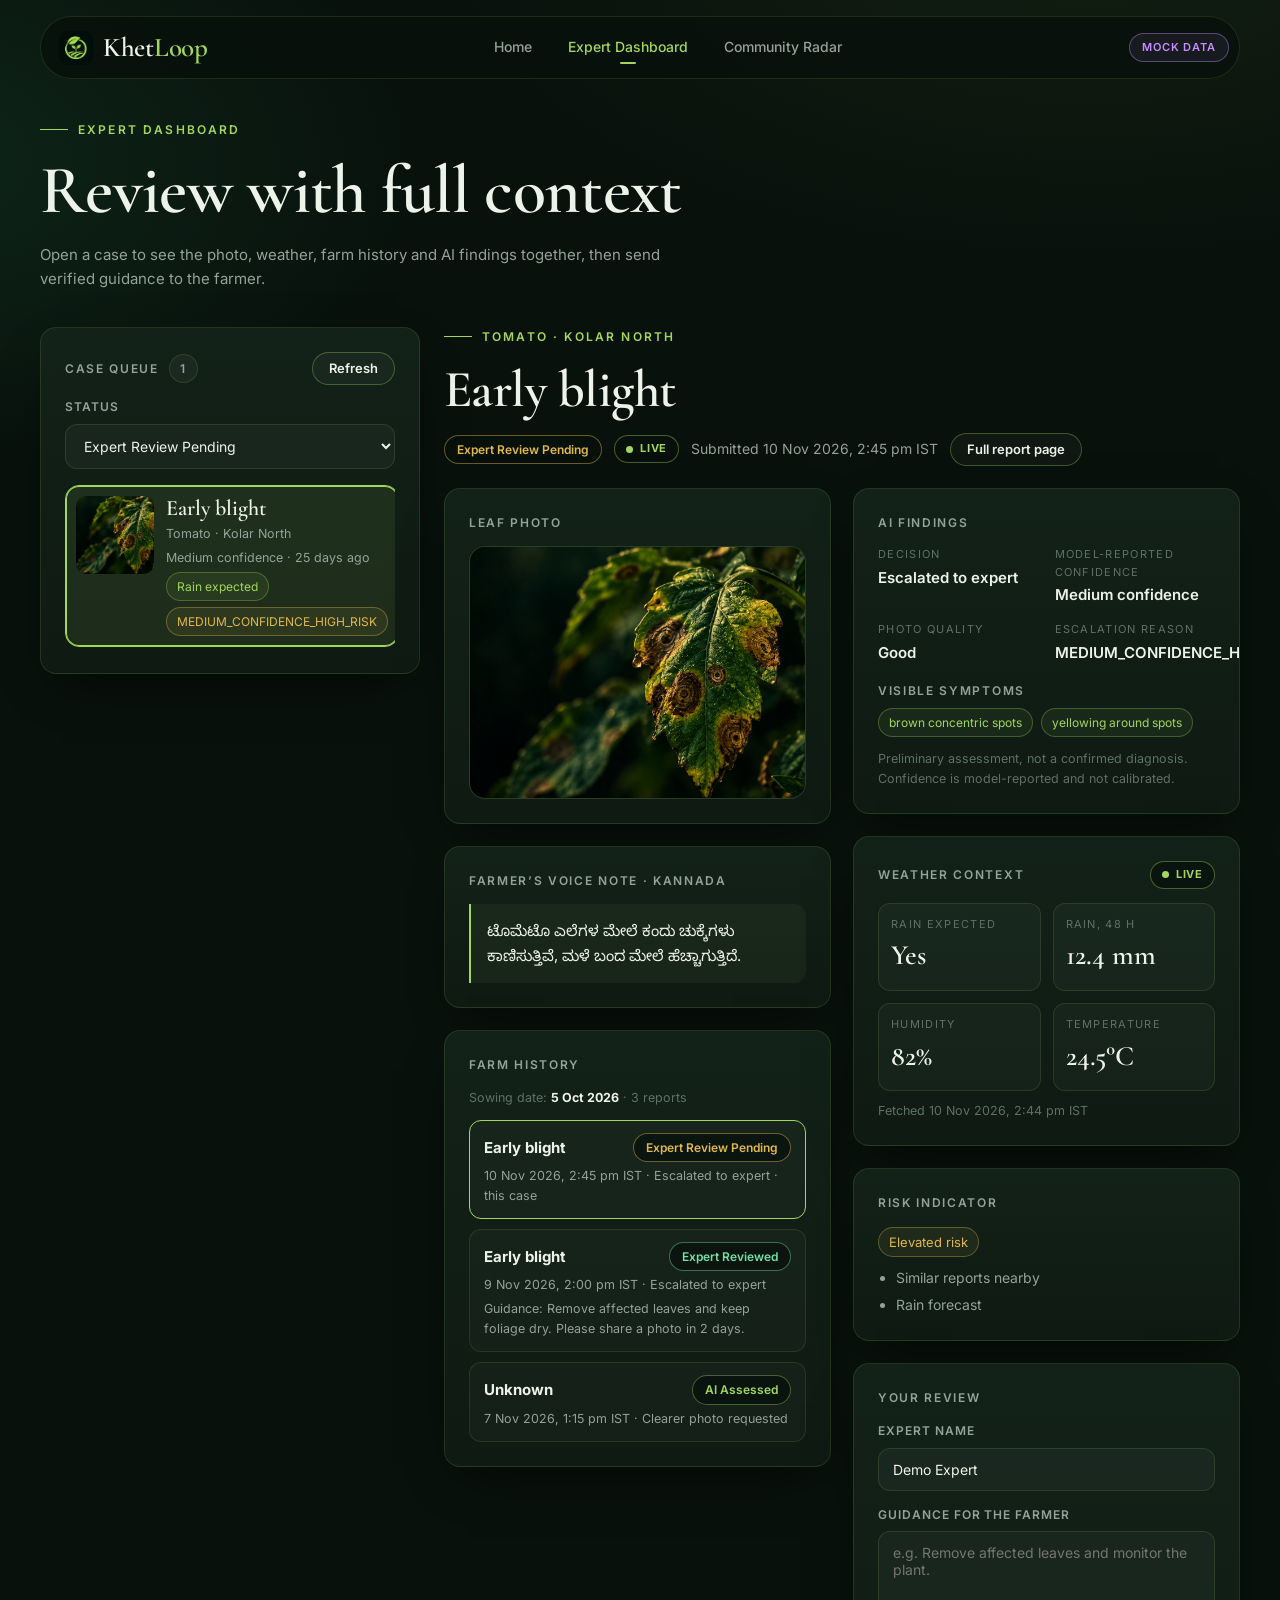
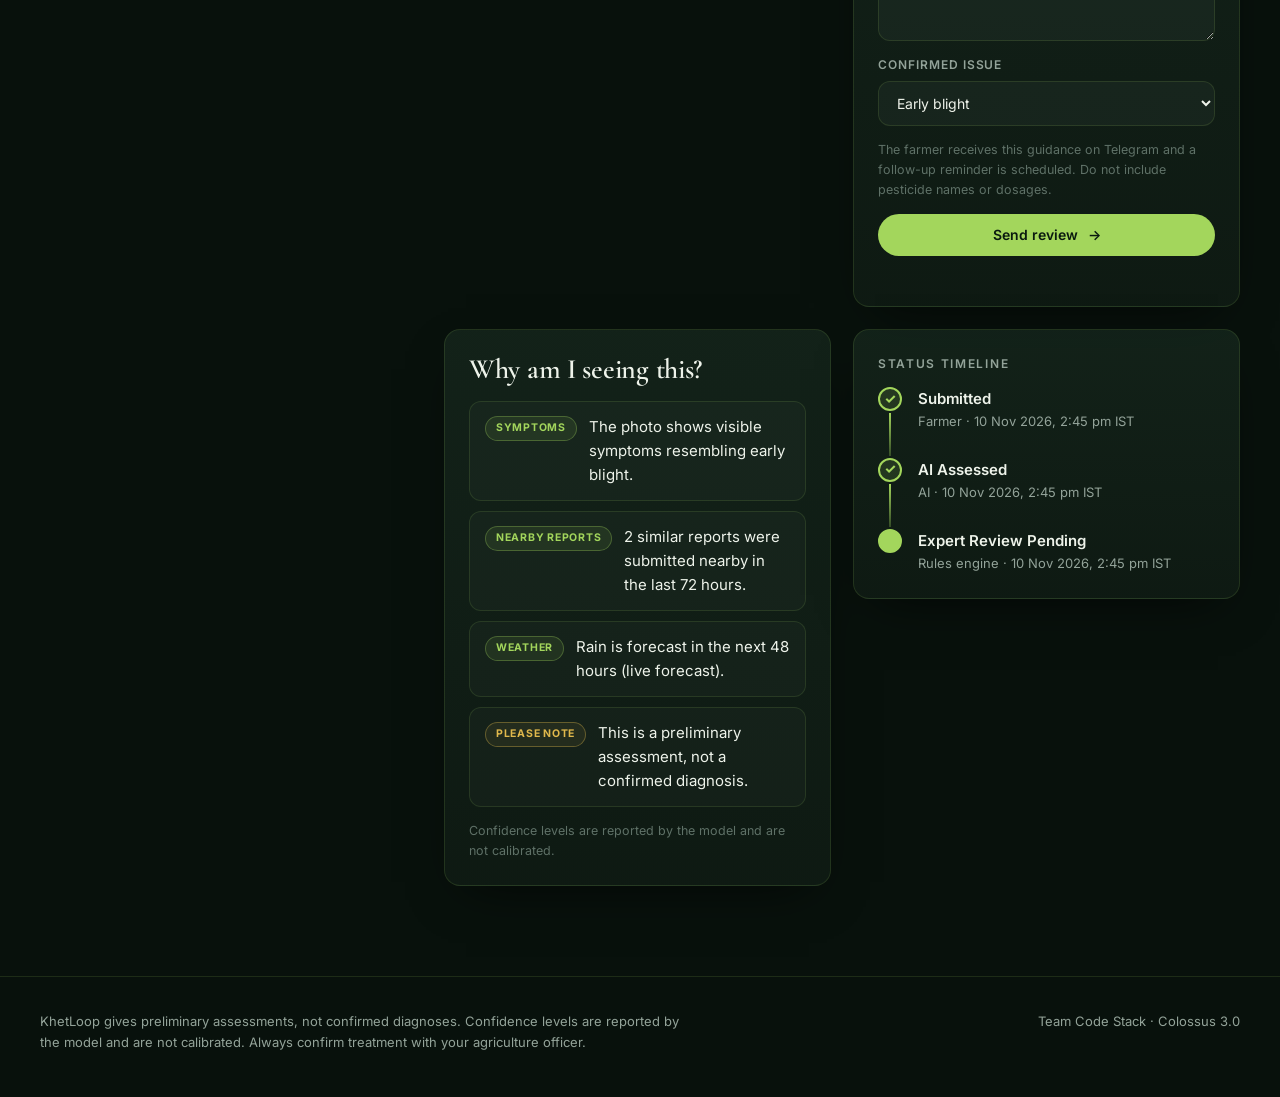
==== frontend/dashboard.html @ 44da2eb0 "feat(frontend): add expert dashboard with review form" ====
<!DOCTYPE html>
<html lang="en">
<head>
  <meta charset="UTF-8" />
  <meta name="viewport" content="width=device-width, initial-scale=1" />
  <title>Expert Dashboard | KhetLoop</title>
  <link rel="icon" type="image/png" href="assets/img/logo-icon.png" />
  <link rel="preconnect" href="https://fonts.googleapis.com" />
  <link rel="preconnect" href="https://fonts.gstatic.com" crossorigin />
  <link href="https://fonts.googleapis.com/css2?family=Cormorant+Garamond:wght@500;600;700&family=Inter:wght@400;500;600;700&family=Noto+Sans+Devanagari:wght@400;500&family=Noto+Sans+Kannada:wght@400;500&display=swap" rel="stylesheet" />
  <link rel="stylesheet" href="css/styles.css" />
  <script src="js/config.js"></script>
  <script src="js/constants.js"></script>
  <script src="js/ui.js"></script>

  <style>
    .dash { display: grid; grid-template-columns: 380px minmax(0, 1fr); gap: 24px; align-items: start; }
    .queue { position: sticky; top: calc(var(--nav-h) + 16px); display: grid; gap: 14px; max-height: calc(100vh - var(--nav-h) - 40px); }
    .queue-top { display: grid; gap: 12px; }
    .queue-list { display: grid; gap: 10px; overflow-y: auto; padding: 2px 4px 2px 0; }
    .q-item { display: flex; gap: 12px; padding: 10px; border-radius: 14px; border: 1px solid var(--border); background: rgba(255, 255, 255, .03); cursor: pointer; transition: border-color .25s, background .25s, transform .25s var(--ease); outline: none; }
    .q-item:hover, .q-item:focus-visible { border-color: var(--border-strong); background: rgba(163, 214, 92, .06); transform: translateX(3px); }
    .q-item.on { border-color: var(--lime); background: rgba(163, 214, 92, .1); box-shadow: inset 0 0 0 1px var(--lime); }
    .q-thumb { flex: none; width: 78px; height: 78px; border-radius: 10px; overflow: hidden; background: var(--surface-2); }
    .q-thumb img { width: 100%; height: 100%; object-fit: cover; }
    .q-thumb .img-fallback { min-height: 0; font-size: 10px; text-align: center; }
    .q-body { display: grid; gap: 4px; min-width: 0; align-content: start; }
    .q-body strong { font-family: var(--font-display); font-size: 22px; font-weight: 600; line-height: 1.1; }
    .q-body small { color: var(--muted); font-size: 12.5px; }
    .q-chips { display: flex; gap: 6px; flex-wrap: wrap; }

    .detail { display: grid; gap: 22px; min-width: 0; }
    .d-head { display: grid; gap: 14px; }
    .d-head h2 { font-size: clamp(34px, 4.4vw, 52px); }
    .d-grid { display: grid; grid-template-columns: minmax(0, 1fr) minmax(0, 1fr); gap: 22px; align-items: start; }
    .d-col { display: grid; gap: 22px; }
    .photo { aspect-ratio: 4 / 3; border-radius: var(--radius); overflow: hidden; background: var(--surface-2); border: 1px solid var(--border); }
    .photo img { width: 100%; height: 100%; object-fit: cover; }
    .quote { padding: 14px 16px; border-left: 2px solid var(--lime); border-radius: 0 12px 12px 0; background: rgba(163, 214, 92, .06); line-height: 1.7; }
    .kv2 { display: grid; grid-template-columns: repeat(2, minmax(0, 1fr)); gap: 14px 16px; }
    .kv2 span { display: block; font-size: 11px; letter-spacing: .12em; text-transform: uppercase; color: var(--faint); margin-bottom: 2px; }
    .kv2 b { font-weight: 600; }
    .wx { display: grid; grid-template-columns: repeat(2, minmax(0, 1fr)); gap: 12px; }
    .wx-tile { padding: 12px; border-radius: 12px; background: rgba(255, 255, 255, .03); border: 1px solid var(--border); }
    .wx-tile span { display: block; font-size: 11px; letter-spacing: .12em; text-transform: uppercase; color: var(--faint); }
    .wx-tile b { font-family: var(--font-display); font-size: 28px; font-weight: 600; }
    .reasons { margin: 10px 0 0; padding-left: 18px; color: var(--muted); font-size: 14px; display: grid; gap: 4px; }
    .small { font-size: 12.5px; color: var(--faint); }
    .hist { display: grid; gap: 10px; }
    .h-item { display: grid; gap: 4px; padding: 12px 14px; border-radius: 12px; border: 1px solid var(--border); background: rgba(255, 255, 255, .025); color: var(--text); transition: border-color .25s, background .25s, transform .25s var(--ease); }
    .h-item:hover { border-color: var(--border-strong); background: rgba(163, 214, 92, .06); transform: translateX(3px); }
    .h-item.current { border-color: var(--lime); }
    .h-top { display: flex; justify-content: space-between; gap: 10px; flex-wrap: wrap; align-items: center; }
    .h-item small { color: var(--muted); }
    .success-banner { display: flex; gap: 14px; align-items: flex-start; padding: 16px 20px; border-radius: var(--radius); border: 1px solid rgba(111, 224, 166, .5); background: rgba(111, 224, 166, .08); }
    .success-banner strong { display: block; color: #9af0c4; font-family: var(--font-display); font-size: 24px; font-weight: 600; }
    .success-banner p { color: var(--muted); font-size: 14px; }
    .form-note { font-size: 12.5px; color: var(--faint); }
    .placeholder { min-height: 360px; align-content: center; }
    #formError { margin-top: 12px; }
    .guidance { line-height: 1.7; font-size: 16px; }

    @media (max-width: 1100px) { .dash { grid-template-columns: 1fr; } .queue { position: static; max-height: none; } .queue-list { max-height: 380px; } }
    @media (max-width: 900px) { .d-grid { grid-template-columns: 1fr; } }
  </style>
</head>
<body>
  <main class="page">
    <div class="container">
      <div class="page-head">
        <span class="eyebrow">Expert dashboard</span>
        <h1>Review with full context</h1>
        <p class="muted" style="max-width:640px">Open a case to see the photo, weather, farm history and AI findings together, then send verified guidance to the farmer.</p>
      </div>

      <div class="dash">
        <aside class="card queue" aria-label="Case queue">
          <div class="queue-top">
            <div class="row between">
              <div class="card-title" style="margin:0">Case queue <span id="qCount" class="chip" style="margin-left:6px">&hellip;</span></div>
              <button type="button" class="btn btn-ghost btn-sm" id="refreshBtn">Refresh</button>
            </div>
            <div class="field">
              <label for="statusFilter">Status</label>
              <select class="select" id="statusFilter"></select>
            </div>
          </div>
          <div class="queue-list" id="queueList"></div>
        </aside>

        <section class="detail" id="detail" aria-live="polite"></section>
      </div>
    </div>
  </main>

  <script src="js/api.js"></script>
  <script src="js/components/dataSourceBadge.js"></script>
  <script src="js/components/statusTimeline.js"></script>
  <script src="js/components/whyBox.js"></script>
  <script src="js/components/reportCard.js"></script>
  <script>
    UI.mountNavbar("dashboard");
    UI.mountFooter();

    var queueList = document.getElementById("queueList");
    var detail = document.getElementById("detail");
    var qCount = document.getElementById("qCount");
    var statusFilter = document.getElementById("statusFilter");

    var cases = [];
    var selectedId = null;
    var currentStatus = "expert_review_pending";
    var loadToken = 0;

    statusFilter.innerHTML = REPORT_STATUSES.map(function (s) {
      return '<option value="' + UI.esc(s) + '"' + (s === currentStatus ? " selected" : "") + ">" + UI.esc(UI.label(STATUS_LABELS, s)) + "</option>";
    }).join("");

    function isNum(v) { return typeof v === "number" && isFinite(v); }
    function dash(v, suffix) { return isNum(v) ? v + (suffix || "") : "\u2014"; }
    function findCase(id) { for (var i = 0; i < cases.length; i++) if (cases[i].report_id === id) return cases[i]; return null; }

    function placeholder() {
      detail.innerHTML = '<div class="card placeholder"><div class="empty" style="border:0;background:none"><strong>Select a case</strong><p>Choose a case from the queue to see its photo, history and AI findings.</p></div></div>';
    }

    /* ---------------- queue ---------------- */
    function renderQueue() {
      queueList.removeAttribute("aria-busy");
      qCount.textContent = cases.length;
      if (cases.length === 0) {
        UI.showEmpty(queueList, "No cases", "No reports have the status \u201c" + UI.label(STATUS_LABELS, currentStatus) + "\u201d right now.");
        return;
      }
      queueList.innerHTML = cases.map(function (c) {
        var on = c.report_id === selectedId;
        var chips = "";
        if (c.rain_expected === true) chips += '<span class="chip chip-lime">Rain expected</span>';
        if (c.escalation_reason) chips += '<span class="chip chip-warn" title="Escalation reason">' + UI.esc(c.escalation_reason) + "</span>";
        return '<div class="q-item' + (on ? " on" : "") + '" role="button" tabindex="0" data-id="' + UI.esc(c.report_id) + '">' +
          '<div class="q-thumb">' + UI.img(c.image_url, "Leaf photo") + "</div>" +
          '<div class="q-body"><strong>' + UI.esc(UI.label(ISSUE_LABELS, c.suspected_issue)) + "</strong>" +
          "<small>" + UI.esc(UI.label(CROP_LABELS, c.crop)) + " \u00b7 " + UI.esc(c.area_label || "Area not set") + "</small>" +
          "<small>" + UI.esc(UI.label(CONFIDENCE_LABELS, c.confidence_band)) + " \u00b7 " + UI.esc(UI.timeAgo(c.created_at) || UI.formatDate(c.created_at)) + "</small>" +
          (chips ? '<div class="q-chips">' + chips + "</div>" : "") + "</div></div>";
      }).join("");
    }

    async function loadQueue() {
      UI.showLoading(queueList, "lines", 4);
      qCount.textContent = "\u2026";
      var res = await listExpertCases(currentStatus);
      if (!res.ok) {
        qCount.textContent = "!";
        cases = [];
        UI.showError(queueList, res.error, loadQueue);
        if (selectedId === null) detail.innerHTML = "";
        return false;
      }
      cases = Array.isArray(res.data.cases) ? res.data.cases : [];
      if (selectedId === null && cases.length > 0) selectedId = cases[0].report_id;
      renderQueue();
      return true;
    }

    queueList.addEventListener("click", function (e) {
      var item = e.target.closest ? e.target.closest(".q-item") : null;
      if (item) selectCase(item.getAttribute("data-id"));
    });
    queueList.addEventListener("keydown", function (e) {
      if (e.key !== "Enter" && e.key !== " ") return;
      var item = e.target.closest ? e.target.closest(".q-item") : null;
      if (item) { e.preventDefault(); selectCase(item.getAttribute("data-id")); }
    });
    statusFilter.addEventListener("change", function () {
      currentStatus = statusFilter.value;
      selectedId = null;
      init();
    });
    document.getElementById("refreshBtn").addEventListener("click", function () { init(true); });

    function selectCase(id) {
      selectedId = id;
      renderQueue();
      loadCase(id);
      if (window.innerWidth <= 1100) detail.scrollIntoView({ behavior: "smooth", block: "start" });
    }

    /* ---------------- case detail ---------------- */
    function weatherHtml(w) {
      if (!w) return '<div class="empty empty-sm">Weather data was not available for this report.</div>';
      var rain = w.rain_expected === true ? "Yes" : w.rain_expected === false ? "No" : "\u2014";
      return '<div class="wx">' +
        '<div class="wx-tile"><span>Rain expected</span><b>' + rain + "</b></div>" +
        '<div class="wx-tile"><span>Rain, 48 h</span><b>' + dash(w.rain_mm_next_48h, " mm") + "</b></div>" +
        '<div class="wx-tile"><span>Humidity</span><b>' + dash(w.humidity_pct_avg, "%") + "</b></div>" +
        '<div class="wx-tile"><span>Temperature</span><b>' + dash(w.temp_c_avg, "\u00b0C") + "</b></div></div>" +
        '<p class="small" style="margin-top:10px">Fetched ' + UI.esc(UI.formatDateTime(w.fetched_at)) + "</p>";
    }

    function riskHtml(risk) {
      if (!risk) return '<div class="empty empty-sm">A risk indicator was not available.</div>';
      var el = risk.level === "elevated";
      var reasons = Array.isArray(risk.reasons) ? risk.reasons : [];
      return '<span class="chip ' + (el ? "chip-warn" : "chip-lime") + '" style="font-size:13px">' + (el ? "Elevated risk" : "Normal risk") + "</span>" +
        (reasons.length ? '<ul class="reasons">' + reasons.map(function (x) { return "<li>" + UI.esc(x) + "</li>"; }).join("") + "</ul>" : "");
    }

    function historyHtml(tl, currentReportId) {
      if (!tl) return "";
      if (!tl.ok) return '<div id="histErr"></div>';
      var items = Array.isArray(tl.data.items) ? tl.data.items : [];
      var farm = tl.data.farm || {};
      var head = '<p class="small" style="margin-bottom:12px">Sowing date: <b style="color:var(--text)">' +
        UI.esc(farm.sowing_date ? UI.formatDate(farm.sowing_date) : "not recorded") + "</b> \u00b7 " + items.length +
        (items.length === 1 ? " report" : " reports") + "</p>";
      if (items.length === 0) return head + '<div class="empty empty-sm">This farm has no earlier reports.</div>';
      return head + '<div class="hist">' + items.map(function (it) {
        return '<a class="h-item' + (it.report_id === currentReportId ? " current" : "") + '" href="report.html?id=' + encodeURIComponent(it.report_id) + '">' +
          '<div class="h-top"><b>' + UI.esc(UI.label(ISSUE_LABELS, it.suspected_issue)) + '</b><span class="pill pill-' + UI.esc(it.status) + '">' + UI.esc(UI.label(STATUS_LABELS, it.status)) + "</span></div>" +
          "<small>" + UI.esc(UI.formatDateTime(it.created_at)) + " \u00b7 " + UI.esc(UI.label(DECISION_LABELS, it.decision)) + (it.report_id === currentReportId ? " \u00b7 this case" : "") + "</small>" +
          (it.expert_guidance ? "<small>Guidance: " + UI.esc(UI.truncate(it.expert_guidance, 110)) + "</small>" : "") + "</a>";
      }).join("") + "</div>";
    }

    function reviewSection(r) {
      if (r.expert_review) {
        var rev = r.expert_review;
        return '<div class="card"><div class="row between" style="margin-bottom:14px"><div class="card-title" style="margin:0">Expert review</div><span class="pill pill-expert_reviewed">Expert Reviewed</span></div>' +
          '<p class="guidance">' + UI.esc(rev.guidance) + '</p><hr class="divider"><div class="kv2">' +
          "<div><span>Reviewed by</span><b>" + UI.esc(rev.expert_name || "\u2014") + "</b></div>" +
          "<div><span>Confirmed issue</span><b>" + UI.esc(UI.label(ISSUE_LABELS, rev.confirmed_issue)) + "</b></div>" +
          '<div style="grid-column:1/-1"><span>Reviewed on</span><b>' + UI.esc(UI.formatDateTime(rev.created_at)) + "</b></div></div></div>";
      }
      if (r.status !== "expert_review_pending") {
        return '<div class="card"><div class="card-title">Expert review</div><div class="empty empty-sm">This case is not awaiting expert review (status: ' + UI.esc(UI.label(STATUS_LABELS, r.status)) + ").</div></div>";
      }
      var opts = '<option value="">Not confirmed (leave empty)</option>' + ISSUES.map(function (i) {
        return '<option value="' + UI.esc(i) + '"' + (r.assessment && r.assessment.suspected_issue === i ? " selected" : "") + ">" + UI.esc(UI.label(ISSUE_LABELS, i)) + "</option>";
      }).join("");
      return '<div class="card"><div class="card-title">Your review</div>' +
        '<form id="reviewForm" class="stack" novalidate>' +
        '<div class="field"><label for="expertName">Expert name</label><input class="input" id="expertName" value="Demo Expert" maxlength="80" autocomplete="off" /></div>' +
        '<div class="field"><label for="guidance">Guidance for the farmer</label><textarea class="textarea" id="guidance" placeholder="e.g. Remove affected leaves and monitor the plant."></textarea></div>' +
        '<div class="field"><label for="confirmedIssue">Confirmed issue</label><select class="select" id="confirmedIssue">' + opts + "</select></div>" +
        '<p class="form-note">The farmer receives this guidance on Telegram and a follow-up reminder is scheduled. Do not include pesticide names or dosages.</p>' +
        '<button type="submit" class="btn btn-primary" id="submitBtn">Send review <span class="arrow">&rarr;</span></button>' +
        '<div id="formError"></div></form></div>';
    }

    function renderDetail(r, caseRow, tl, successReview) {
      var a = r.assessment || {};
      var symptoms = Array.isArray(a.visible_symptoms) ? a.visible_symptoms : [];
      var lang = r.voice_language || "en";
      var area = (caseRow && caseRow.area_label) || (tl && tl.ok && tl.data.farm && tl.data.farm.area_label) || "";
      var reason = caseRow && caseRow.escalation_reason;

      detail.innerHTML =
        (successReview ? '<div class="success-banner" role="status"><div><strong>Review sent</strong><p>Status is now <b>' + UI.esc(UI.label(STATUS_LABELS, r.status)) +
          "</b>. The farmer will be messaged and a follow-up reminder is scheduled.</p></div></div>" : "") +
        '<div class="d-head"><span class="eyebrow">' + UI.esc(UI.label(CROP_LABELS, r.crop)) + (area ? " \u00b7 " + UI.esc(area) : "") + "</span>" +
        "<h2>" + UI.esc(UI.label(ISSUE_LABELS, a.suspected_issue)) + "</h2>" +
        '<div class="row"><span class="pill pill-' + UI.esc(r.status) + '">' + UI.esc(UI.label(STATUS_LABELS, r.status)) + "</span>" + dataSourceBadge(r.data_source) +
        '<span class="muted" style="font-size:14px">Submitted ' + UI.esc(UI.formatDateTime(r.created_at)) + "</span>" +
        '<a class="btn btn-ghost btn-sm" href="report.html?id=' + encodeURIComponent(r.id) + '">Full report page</a></div></div>' +
        '<div class="d-grid"><div class="d-col">' +
        '<div class="card"><div class="card-title">Leaf photo</div><div class="photo">' + UI.img(r.image_url, "Leaf photo submitted by the farmer") + "</div></div>" +
        '<div class="card"><div class="card-title">Farmer\u2019s voice note \u00b7 ' + UI.esc(UI.label(LANGUAGE_LABELS, lang)) + "</div>" +
        (r.voice_transcript ? '<div class="quote" lang="' + UI.esc(lang) + '">' + UI.esc(r.voice_transcript) + "</div>" : '<div class="empty empty-sm">No voice note or description was recorded.</div>') + "</div>" +
        '<div class="card"><div class="card-title">Farm history</div>' + historyHtml(tl, r.id) + "</div>" +
        '</div><div class="d-col">' +
        '<div class="card"><div class="card-title">AI findings</div><div class="kv2">' +
        "<div><span>Decision</span><b>" + UI.esc(UI.label(DECISION_LABELS, a.decision)) + "</b></div>" +
        "<div><span>Model-reported confidence</span><b>" + UI.esc(UI.label(CONFIDENCE_LABELS, a.confidence_band)) + "</b></div>" +
        "<div><span>Photo quality</span><b>" + UI.esc(a.image_quality === "good" ? "Good" : a.image_quality === "poor" ? "Poor" : "\u2014") + "</b></div>" +
        "<div><span>Escalation reason</span><b>" + UI.esc(reason || "\u2014") + "</b></div></div>" +
        '<div class="card-title" style="margin:16px 0 8px">Visible symptoms</div>' +
        (symptoms.length ? '<div class="row" style="gap:8px">' + symptoms.map(function (s) { return '<span class="chip chip-lime">' + UI.esc(s) + "</span>"; }).join("") + "</div>"
                         : '<div class="muted" style="font-size:14px">No visible symptoms were recorded.</div>') +
        '<p class="small" style="margin-top:12px">Preliminary assessment, not a confirmed diagnosis. Confidence is model-reported and not calibrated.</p></div>' +
        '<div class="card"><div class="row between" style="margin-bottom:14px"><div class="card-title" style="margin:0">Weather context</div>' + (r.weather ? dataSourceBadge(r.weather.data_source) : "") + "</div>" + weatherHtml(r.weather) + "</div>" +
        '<div class="card"><div class="card-title">Risk indicator</div>' + riskHtml(r.risk) + "</div>" +
        reviewSection(r) +
        "</div></div>" +
        '<div class="d-grid"><div class="card">' + renderWhyBox(r.why) + '</div><div class="card"><div class="card-title">Status timeline</div>' + renderStatusTimeline(r.events) + "</div></div>";

      if (tl && !tl.ok) UI.showError(document.getElementById("histErr"), tl.error, function () { loadCase(r.id); });

      var form = document.getElementById("reviewForm");
      if (form) form.addEventListener("submit", function (e) { e.preventDefault(); sendReview(r.id); });
    }

    async function loadCase(id, successReview) {
      var token = ++loadToken;
      UI.showLoading(detail, "card", 2);
      var results = await Promise.all([getReport(id), null]);
      var rep = results[0];
      if (token !== loadToken) return;
      if (!rep.ok) { UI.showError(detail, rep.error, function () { loadCase(id); }); return; }
      var tl = await getFarmTimeline(rep.data.farm_id);
      if (token !== loadToken) return;
      try { renderDetail(rep.data, findCase(id), tl, successReview || null); }
      catch (e) { UI.showError(detail, { code: "INTERNAL_ERROR", message: "This case could not be displayed." }, function () { loadCase(id); }); }
    }

    /* ---------------- submit review ---------------- */
    async function sendReview(reportId) {
      var name = document.getElementById("expertName").value.trim();
      var guidance = document.getElementById("guidance").value.trim();
      var confirmed = document.getElementById("confirmedIssue").value;
      var errBox = document.getElementById("formError");
      var btn = document.getElementById("submitBtn");
      errBox.innerHTML = "";

      if (!name || !guidance) {
        UI.showError(errBox, { code: "INVALID_REQUEST", message: "Please enter your name and guidance for the farmer." });
        return;
      }
      var body = { expert_name: name, guidance: guidance, confirmed_issue: confirmed === "" ? null : confirmed };

      btn.disabled = true;
      btn.firstChild.textContent = "Sending\u2026 ";
      var res = await submitReview(reportId, body);

      if (!res.ok) {
        btn.disabled = false;
        btn.firstChild.textContent = "Send review ";
        UI.showError(errBox, res.error);
        if (res.error.code === "CONFLICT") { UI.toast("This case was already reviewed.", "error"); setTimeout(function () { loadCase(reportId); loadQueue(); }, 1200); }
        return;
      }
      UI.toast("Review sent. Status: " + UI.label(STATUS_LABELS, res.data.status), "success");
      await loadCase(reportId, res.data.review);
      await loadQueue();
    }

    /* ---------------- start ---------------- */
    async function init() {
      loadToken++;
      placeholder();
      var ok = await loadQueue();
      if (ok && selectedId) loadCase(selectedId);
      else if (ok) placeholder();
    }
    init();
  </script>
</body>
</html>
---- frontend/css/styles.css ----
/* KhetLoop design system (owner: P3)
   Palette: deep forest green + one lime accent. Dark theme on every page. */

:root {
  --bg: #08110c;
  --surface: #0f1b14;
  --surface-2: #14241b;
  --surface-3: #1a2d22;
  --border: rgba(163, 214, 92, .14);
  --border-strong: rgba(163, 214, 92, .34);
  --lime: #a3d65c;
  --lime-bright: #b8e676;
  --lime-glow: rgba(163, 214, 92, .35);
  --text: #eef3ea;
  --muted: #93a399;
  --faint: #5f7167;
  --danger: #ff7b7b;
  --warn: #e0b84c;
  --violet: #c58bff;
  --grey: #8a949b;
  --radius: 16px;
  --radius-sm: 10px;
  --radius-lg: 24px;
  --font-display: "Cormorant Garamond", Georgia, serif;
  --font-ui: Inter, "Noto Sans Kannada", "Noto Sans Devanagari", system-ui, -apple-system, "Segoe UI", sans-serif;
  --ease: cubic-bezier(.22, .61, .36, 1);
  --shadow: 0 18px 50px -22px rgba(0, 0, 0, .75);
  --nav-h: 72px;
}

*, *::before, *::after { box-sizing: border-box; }
html { scroll-behavior: smooth; -webkit-text-size-adjust: 100%; }
body {
  margin: 0;
  min-height: 100vh;
  color: var(--text);
  font-family: var(--font-ui);
  font-size: 15px;
  line-height: 1.6;
  -webkit-font-smoothing: antialiased;
  overflow-x: hidden;
  background:
    radial-gradient(1100px 560px at 85% -8%, rgba(163, 214, 92, .07), transparent 60%),
    radial-gradient(900px 520px at -8% 18%, rgba(31, 92, 60, .28), transparent 60%),
    var(--bg);
  background-attachment: fixed;
  animation: pageIn .6s var(--ease) both;
}
@keyframes pageIn { from { opacity: 0; } to { opacity: 1; } }

h1, h2, h3, h4 { margin: 0; font-family: var(--font-display); font-weight: 600; line-height: 1.12; letter-spacing: -.01em; }
h1 { font-size: clamp(40px, 6vw, 68px); }
h2 { font-size: clamp(30px, 4vw, 44px); }
h3 { font-size: 24px; }
p { margin: 0; }
a { color: var(--lime); text-decoration: none; }
img { max-width: 100%; display: block; }
::selection { background: var(--lime); color: #0a1a0f; }
::-webkit-scrollbar { width: 10px; height: 10px; }
::-webkit-scrollbar-thumb { background: var(--surface-3); border-radius: 8px; }
::-webkit-scrollbar-track { background: var(--bg); }

.container { width: min(1200px, calc(100% - 48px)); margin-inline: auto; }
.page { padding: calc(var(--nav-h) + 48px) 0 90px; }
.muted { color: var(--muted); }
.faint { color: var(--faint); }
.mono { font-family: Consolas, "SFMono-Regular", monospace; }
.eyebrow { display: inline-flex; align-items: center; gap: 10px; font-size: 12px; font-weight: 600; letter-spacing: .18em; text-transform: uppercase; color: var(--lime); }
.eyebrow::before { content: ""; width: 28px; height: 1px; background: var(--lime); }
.section { padding: 72px 0; }
.section-head { display: grid; gap: 14px; margin-bottom: 36px; max-width: 640px; }
.page-head { display: grid; gap: 14px; margin-bottom: 36px; }
.row { display: flex; align-items: center; gap: 12px; flex-wrap: wrap; }
.between { justify-content: space-between; }
.stack { display: grid; gap: 14px; }
.grid { display: grid; gap: 22px; }
.grid-2 { grid-template-columns: repeat(2, minmax(0, 1fr)); }
.grid-3 { grid-template-columns: repeat(3, minmax(0, 1fr)); }
.grid-4 { grid-template-columns: repeat(4, minmax(0, 1fr)); }
.grid-auto { grid-template-columns: repeat(auto-fill, minmax(290px, 1fr)); }
.divider { height: 1px; background: var(--border); border: 0; margin: 22px 0; }

/* ---------- Navbar ---------- */
.navbar {
  position: fixed; top: 16px; left: 50%; transform: translateX(-50%);
  width: min(1200px, calc(100% - 32px)); z-index: 100;
  display: flex; align-items: center; justify-content: space-between; gap: 16px;
  padding: 9px 10px 9px 18px; border-radius: 999px;
  background: rgba(8, 17, 12, .82);
  -webkit-backdrop-filter: blur(18px) saturate(140%); backdrop-filter: blur(18px) saturate(140%);
  border: 1px solid var(--border);
  transition: background .3s, box-shadow .3s, border-color .3s;
}
.navbar.scrolled { background: rgba(8, 17, 12, .86); box-shadow: var(--shadow); border-color: var(--border-strong); }
.brand { display: flex; align-items: center; gap: 10px; color: var(--text); font-family: var(--font-display); font-size: 27px; font-weight: 600; letter-spacing: -.01em; }
.brand-mark { width: 34px; height: 34px; border-radius: 9px; object-fit: cover; }
.brand b { color: var(--lime); font-weight: 600; }
.nav-links { display: flex; gap: 4px; }
.nav-links a { position: relative; padding: 8px 16px; border-radius: 999px; color: var(--muted); font-size: 14px; font-weight: 500; transition: color .25s, background .25s; }
.nav-links a:hover { color: var(--text); background: rgba(163, 214, 92, .08); }
.nav-links a.active { color: var(--lime); }
.nav-links a.active::after { content: ""; position: absolute; left: 50%; bottom: 3px; width: 16px; height: 2px; margin-left: -8px; background: var(--lime); border-radius: 2px; }
.nav-right { display: flex; align-items: center; gap: 10px; }
.mode-pill { padding: 5px 12px; border-radius: 999px; font-size: 11px; font-weight: 600; letter-spacing: .08em; text-transform: uppercase; border: 1px solid; }
.mode-pill.is-mock { color: var(--violet); border-color: rgba(197, 139, 255, .4); background: rgba(197, 139, 255, .08); }
.mode-pill.is-live { color: var(--lime); border-color: rgba(163, 214, 92, .4); background: rgba(163, 214, 92, .08); }
.nav-toggle { display: none; width: 40px; height: 40px; border-radius: 50%; border: 1px solid var(--border); background: transparent; color: var(--text); cursor: pointer; font-size: 18px; }
@media (max-width: 820px) {
  .nav-toggle { display: inline-flex; align-items: center; justify-content: center; }
  .mode-pill { display: none; }
  .nav-links { position: absolute; top: calc(100% + 10px); left: 0; right: 0; flex-direction: column; background: rgba(8, 17, 12, .97); border: 1px solid var(--border-strong); border-radius: 20px; padding: 10px; display: none; }
  .navbar.open .nav-links { display: flex; }
  .nav-links a { padding: 12px 16px; }
  .nav-links a.active::after { display: none; }
}

/* ---------- Buttons ---------- */
.btn {
  --mx: 0px; --my: 0px;
  position: relative; overflow: hidden;
  display: inline-flex; align-items: center; justify-content: center; gap: 10px;
  padding: 13px 24px; border-radius: 999px; border: 1px solid transparent;
  font: 600 14px/1 var(--font-ui); text-decoration: none; cursor: pointer;
  transform: translate(var(--mx), var(--my));
  transition: transform .25s var(--ease), box-shadow .3s, background .3s, border-color .3s, color .3s;
}
.btn:active { transform: translate(var(--mx), var(--my)) scale(.97); }
.btn[disabled], .btn.is-disabled { opacity: .5; pointer-events: none; }
.btn .arrow { transition: transform .25s var(--ease); }
.btn:hover .arrow { transform: translateX(4px); }
.btn-primary { background: var(--lime); color: #0a1a0f; }
.btn-primary::after { content: ""; position: absolute; top: 0; left: -60%; width: 40%; height: 100%; background: linear-gradient(100deg, transparent, rgba(255, 255, 255, .45), transparent); transform: skewX(-20deg); transition: left .7s var(--ease); }
.btn-primary:hover { background: var(--lime-bright); box-shadow: 0 12px 32px -10px var(--lime-glow), 0 0 0 4px rgba(163, 214, 92, .12); }
.btn-primary:hover::after { left: 130%; }
.btn-ghost { background: rgba(255, 255, 255, .03); border-color: var(--border-strong); color: var(--text); }
.btn-ghost:hover { background: rgba(163, 214, 92, .1); border-color: var(--lime); }
.btn-sm { padding: 9px 16px; font-size: 13px; }
[data-magnetic] { --mx: 0px; --my: 0px; transform: translate(var(--mx), var(--my)); transition: transform .25s var(--ease); }

/* ---------- Cards ---------- */
.card {
  position: relative; overflow: hidden; padding: 24px;
  background: linear-gradient(180deg, rgba(20, 36, 27, .88), rgba(15, 27, 20, .88));
  border: 1px solid var(--border); border-radius: var(--radius); box-shadow: var(--shadow);
  transition: transform .35s var(--ease), border-color .35s, box-shadow .35s;
}
.card.spot::before {
  content: ""; position: absolute; inset: 0; pointer-events: none; opacity: 0; transition: opacity .35s;
  background: radial-gradient(420px circle at var(--sx, 50%) var(--sy, 50%), rgba(163, 214, 92, .12), transparent 45%);
}
.card.spot:hover::before { opacity: 1; }
.card-hover:hover { transform: translateY(-6px); border-color: var(--border-strong); box-shadow: 0 30px 60px -26px rgba(0, 0, 0, .85), 0 0 0 1px rgba(163, 214, 92, .06); }
.card-title { font-size: 12px; font-weight: 600; letter-spacing: .14em; text-transform: uppercase; color: var(--muted); margin-bottom: 14px; }

/* ---------- Badges, pills, chips ---------- */
.badge { display: inline-flex; align-items: center; gap: 7px; padding: 4px 11px; border-radius: 999px; font-size: 11px; font-weight: 700; letter-spacing: .07em; text-transform: uppercase; border: 1px solid; white-space: nowrap; background: rgba(8, 17, 12, .7); }
.badge-dot { width: 7px; height: 7px; border-radius: 50%; background: currentColor; display: inline-block; }
.badge-live { color: var(--lime); border-color: rgba(163, 214, 92, .4); }
.badge-live .badge-dot { animation: pulseDot 1.8s infinite; }
.badge-cached { color: var(--warn); border-color: rgba(224, 184, 76, .4); }
.badge-simulated { color: var(--violet); border-color: rgba(197, 139, 255, .45); }
.badge-unverified { color: var(--grey); border-color: rgba(138, 148, 155, .45); }
.badge-lg { padding: 8px 16px; font-size: 13px; }
@keyframes pulseDot { 0% { box-shadow: 0 0 0 0 rgba(163, 214, 92, .6); } 70% { box-shadow: 0 0 0 7px rgba(163, 214, 92, 0); } 100% { box-shadow: 0 0 0 0 rgba(163, 214, 92, 0); } }

.pill { display: inline-block; padding: 4px 12px; border-radius: 999px; font-size: 12px; font-weight: 600; border: 1px solid; white-space: nowrap; background: rgba(8, 17, 12, .7); }
.pill-submitted { color: #8fb4d9; border-color: rgba(143, 180, 217, .4); }
.pill-ai_assessed { color: var(--lime); border-color: rgba(163, 214, 92, .4); }
.pill-expert_review_pending { color: var(--warn); border-color: rgba(224, 184, 76, .45); }
.pill-expert_reviewed { color: #6fe0a6; border-color: rgba(111, 224, 166, .45); }
.pill-follow_up { color: #5fd3d3; border-color: rgba(95, 211, 211, .45); }

.chip { display: inline-flex; align-items: center; gap: 6px; padding: 4px 10px; border-radius: 999px; font-size: 12px; color: var(--muted); background: rgba(255, 255, 255, .04); border: 1px solid var(--border); }
.chip-warn { color: var(--warn); border-color: rgba(224, 184, 76, .35); background: rgba(224, 184, 76, .08); }
.chip-lime { color: var(--lime); border-color: rgba(163, 214, 92, .3); background: rgba(163, 214, 92, .08); }

.conf { display: inline-flex; align-items: center; gap: 8px; font-size: 13px; color: var(--muted); }
.conf-bars { display: inline-flex; gap: 3px; }
.conf-bars i { width: 14px; height: 5px; border-radius: 3px; background: rgba(255, 255, 255, .1); }
.conf-bars i.on { background: var(--lime); }
.conf-low .conf-bars i.on { background: var(--warn); }

/* ---------- Forms ---------- */
.field { display: grid; gap: 7px; }
.field label { font-size: 12px; font-weight: 600; letter-spacing: .08em; text-transform: uppercase; color: var(--muted); }
.input, .select, .textarea {
  width: 100%; padding: 12px 14px; color: var(--text); font: 400 14px var(--font-ui);
  background: rgba(255, 255, 255, .035); border: 1px solid var(--border); border-radius: 12px; outline: none;
  transition: border-color .25s, box-shadow .25s, background .25s;
}
.select option { background: var(--surface); color: var(--text); }
.textarea { min-height: 110px; resize: vertical; }
.input:focus, .select:focus, .textarea:focus { border-color: var(--lime); box-shadow: 0 0 0 4px rgba(163, 214, 92, .12); background: rgba(255, 255, 255, .05); }

/* ---------- Loading, errors, empty, toast, banners ---------- */
.skeleton { background: linear-gradient(90deg, rgba(255, 255, 255, .04) 25%, rgba(163, 214, 92, .1) 50%, rgba(255, 255, 255, .04) 75%); background-size: 200% 100%; animation: shimmer 1.4s infinite linear; border-radius: 8px; }
@keyframes shimmer { from { background-position: 200% 0; } to { background-position: -200% 0; } }
.sk-line { height: 14px; margin-top: 12px; }
.sk-line.w60 { width: 60%; } .sk-line.w40 { width: 40%; }
.sk-media { height: 160px; border-radius: 12px; }

.error-box { display: flex; gap: 16px; align-items: flex-start; padding: 20px 22px; border-radius: var(--radius); background: rgba(255, 123, 123, .07); border: 1px solid rgba(255, 123, 123, .35); }
.error-icon { flex: none; width: 30px; height: 30px; border-radius: 50%; display: grid; place-items: center; font-weight: 700; color: var(--danger); border: 1.5px solid var(--danger); }
.error-box strong { display: block; color: #ffb3b3; font-size: 16px; margin-bottom: 4px; }
.error-box p { color: var(--text); }
.error-box small { display: block; margin-top: 8px; color: var(--muted); font-family: Consolas, monospace; }
.error-box .btn { margin-top: 14px; }

.empty { display: grid; justify-items: center; gap: 8px; text-align: center; padding: 46px 24px; border: 1px dashed var(--border-strong); border-radius: var(--radius); color: var(--muted); background: rgba(255, 255, 255, .015); }
.empty strong { color: var(--text); font-family: var(--font-display); font-size: 24px; font-weight: 600; }
.empty-sm { padding: 18px; font-size: 14px; }

.toast-wrap { position: fixed; right: 20px; bottom: 20px; z-index: 200; display: grid; gap: 10px; }
.toast { min-width: 260px; max-width: 380px; padding: 14px 18px; border-radius: 14px; background: var(--surface-2); border: 1px solid var(--border-strong); box-shadow: var(--shadow); animation: toastIn .4s var(--ease) both; }
.toast.is-success { border-color: rgba(163, 214, 92, .6); }
.toast.is-error { border-color: rgba(255, 123, 123, .6); }
.toast.out { animation: toastOut .3s ease forwards; }
@keyframes toastIn { from { opacity: 0; transform: translateY(14px) scale(.97); } to { opacity: 1; transform: none; } }
@keyframes toastOut { to { opacity: 0; transform: translateY(8px); } }

.banner-sim { display: flex; align-items: center; gap: 14px; padding: 14px 20px; border-radius: 14px; color: #e3c9ff; background: repeating-linear-gradient(135deg, rgba(197, 139, 255, .1) 0 14px, rgba(197, 139, 255, .05) 14px 28px); border: 1px solid rgba(197, 139, 255, .5); font-weight: 600; letter-spacing: .04em; }
.banner-sim span { font-weight: 400; color: var(--muted); letter-spacing: 0; }

/* ---------- Status timeline ---------- */
.tl { list-style: none; margin: 0; padding: 0; }
.tl-step { position: relative; display: flex; gap: 16px; padding-bottom: 26px; opacity: 0; transform: translateY(8px); animation: tlIn .55s var(--ease) forwards; animation-delay: calc(var(--i) * .14s); }
.tl-step:last-child { padding-bottom: 0; }
.tl-step::before { content: ""; position: absolute; left: 11px; top: 26px; bottom: 2px; width: 2px; background: linear-gradient(var(--lime), rgba(163, 214, 92, .25)); transform-origin: top; transform: scaleY(0); animation: tlLine .5s var(--ease) forwards; animation-delay: calc(var(--i) * .14s + .25s); }
.tl-step:last-child::before { display: none; }
.tl-dot { flex: none; width: 24px; height: 24px; border-radius: 50%; display: grid; place-items: center; background: rgba(163, 214, 92, .14); border: 2px solid var(--lime); }
.tl-step.is-done .tl-dot::after { content: ""; width: 9px; height: 5px; border-left: 2px solid var(--lime); border-bottom: 2px solid var(--lime); transform: rotate(-45deg) translate(1px, -1px); }
.tl-step.is-current .tl-dot { background: var(--lime); animation: pulseRing 2s infinite; }
.tl-title { font-weight: 600; font-size: 15px; }
.tl-meta { color: var(--muted); font-size: 13px; }
.tl-note { margin-top: 4px; color: var(--muted); font-size: 13px; font-style: italic; }
@keyframes tlIn { to { opacity: 1; transform: none; } }
@keyframes tlLine { to { transform: scaleY(1); } }
@keyframes pulseRing { 0% { box-shadow: 0 0 0 0 var(--lime-glow); } 70% { box-shadow: 0 0 0 9px rgba(163, 214, 92, 0); } 100% { box-shadow: 0 0 0 0 rgba(163, 214, 92, 0); } }

/* ---------- Why box ---------- */
.why-title { font-size: 28px; margin-bottom: 16px; }
.why-list { list-style: none; margin: 0; padding: 0; display: grid; gap: 10px; }
.why-item { display: flex; gap: 12px; align-items: flex-start; padding: 13px 15px; border-radius: 12px; background: rgba(255, 255, 255, .025); border: 1px solid var(--border); transition: border-color .25s, background .25s, transform .25s var(--ease); }
.why-item:hover { border-color: var(--border-strong); background: rgba(163, 214, 92, .05); transform: translateX(4px); }
.why-chip { flex: none; margin-top: 1px; padding: 3px 10px; border-radius: 999px; font-size: 10.5px; font-weight: 700; letter-spacing: .07em; text-transform: uppercase; color: var(--lime); background: rgba(163, 214, 92, .1); border: 1px solid rgba(163, 214, 92, .3); }
.why-item.is-notice .why-chip { color: var(--warn); background: rgba(224, 184, 76, .08); border-color: rgba(224, 184, 76, .35); }
.why-foot { margin-top: 14px; font-size: 12.5px; color: var(--faint); }

/* ---------- Report card ---------- */
.rcard { padding: 0; display: flex; flex-direction: column; color: inherit; text-decoration: none; }
.rcard-media { position: relative; aspect-ratio: 16 / 10; overflow: hidden; background: var(--surface-2); }
.rcard-media img { width: 100%; height: 100%; object-fit: cover; transition: transform .9s var(--ease); }
.rcard:hover .rcard-media img { transform: scale(1.07); }
.rcard-media::after { content: ""; position: absolute; inset: 0; pointer-events: none; background: linear-gradient(180deg, rgba(8, 17, 12, .55), transparent 40%, rgba(8, 17, 12, .55)); }
.rcard-badges { position: absolute; z-index: 2; top: 12px; left: 12px; right: 12px; display: flex; justify-content: space-between; align-items: flex-start; gap: 8px; }
.rcard-body { padding: 18px 20px 20px; display: grid; gap: 10px; }
.rcard-meta { font-size: 12px; letter-spacing: .1em; text-transform: uppercase; color: var(--muted); }
.rcard-title { font-size: 28px; }
.rcard-sub { font-size: 14px; color: var(--muted); }
.rcard-quote { padding: 10px 12px; border-left: 2px solid var(--lime); background: rgba(163, 214, 92, .06); border-radius: 0 10px 10px 0; font-size: 13.5px; color: var(--text); }
.rcard-foot { display: flex; justify-content: space-between; align-items: center; gap: 10px; padding-top: 10px; border-top: 1px solid var(--border); font-size: 12.5px; color: var(--muted); }
.rcard.is-selected { border-color: var(--lime); box-shadow: 0 0 0 1px var(--lime), 0 20px 50px -25px var(--lime-glow); }
.img-fallback { width: 100%; height: 100%; min-height: 120px; display: grid; place-items: center; color: var(--faint); font-size: 12.5px; letter-spacing: .06em; background: linear-gradient(135deg, var(--surface-2), var(--surface)); }

/* ---------- Footer ---------- */
.footer { border-top: 1px solid var(--border); padding: 34px 0 44px; color: var(--muted); font-size: 13px; }
.footer .container { display: flex; justify-content: space-between; gap: 20px; flex-wrap: wrap; }
.footer p { max-width: 640px; }

/* ---------- Scroll reveal ---------- */
.js .reveal { opacity: 0; transform: translateY(28px); transition: opacity .9s var(--ease), transform .9s var(--ease); transition-delay: var(--d, 0ms); }
.js .reveal.in { opacity: 1; transform: none; }

/* ---------- Custom cursor (desktop with mouse only; ui.js enables it) ---------- */
.cursor-dot, .cursor-ring { position: fixed; top: 0; left: 0; z-index: 9999; pointer-events: none; border-radius: 50%; opacity: 0; transition: opacity .25s, width .25s var(--ease), height .25s var(--ease), margin .25s var(--ease), background .25s, border-color .25s; }
.cursor-dot { width: 6px; height: 6px; margin: -3px 0 0 -3px; background: var(--lime); }
.cursor-ring { width: 38px; height: 38px; margin: -19px 0 0 -19px; border: 1.5px solid rgba(163, 214, 92, .55); }
body.cursor-on .cursor-dot, body.cursor-on .cursor-ring { opacity: 1; }
body.cursor-hover .cursor-ring { width: 66px; height: 66px; margin: -33px 0 0 -33px; background: rgba(163, 214, 92, .12); border-color: var(--lime); }
body.cursor-hover .cursor-dot { opacity: 0; }
body.cursor-down .cursor-ring { width: 28px; height: 28px; margin: -14px 0 0 -14px; }
body.cursor-text .cursor-dot, body.cursor-text .cursor-ring { opacity: 0; }
body.has-cursor * { cursor: none; }
body.has-cursor input, body.has-cursor textarea { cursor: text; }
body.has-cursor select { cursor: pointer; }

/* ---------- Responsive ---------- */
@media (max-width: 1000px) { .grid-4 { grid-template-columns: repeat(2, minmax(0, 1fr)); } .grid-3 { grid-template-columns: repeat(2, minmax(0, 1fr)); } }
@media (max-width: 680px) {
  .container { width: calc(100% - 32px); }
  .grid-2, .grid-3, .grid-4 { grid-template-columns: 1fr; }
  .section { padding: 52px 0; }
  .card { padding: 20px; }
  .toast-wrap { left: 16px; right: 16px; }
  .toast { min-width: 0; max-width: none; }
}

/* ---------- Reduced motion ---------- */
@media (prefers-reduced-motion: reduce) {
  *, *::before, *::after { animation-duration: .01ms !important; animation-iteration-count: 1 !important; transition-duration: .01ms !important; scroll-behavior: auto !important; }
  .tl-step { opacity: 1; transform: none; }
  .tl-step::before { transform: scaleY(1); }
  .js .reveal { opacity: 1; transform: none; }
}
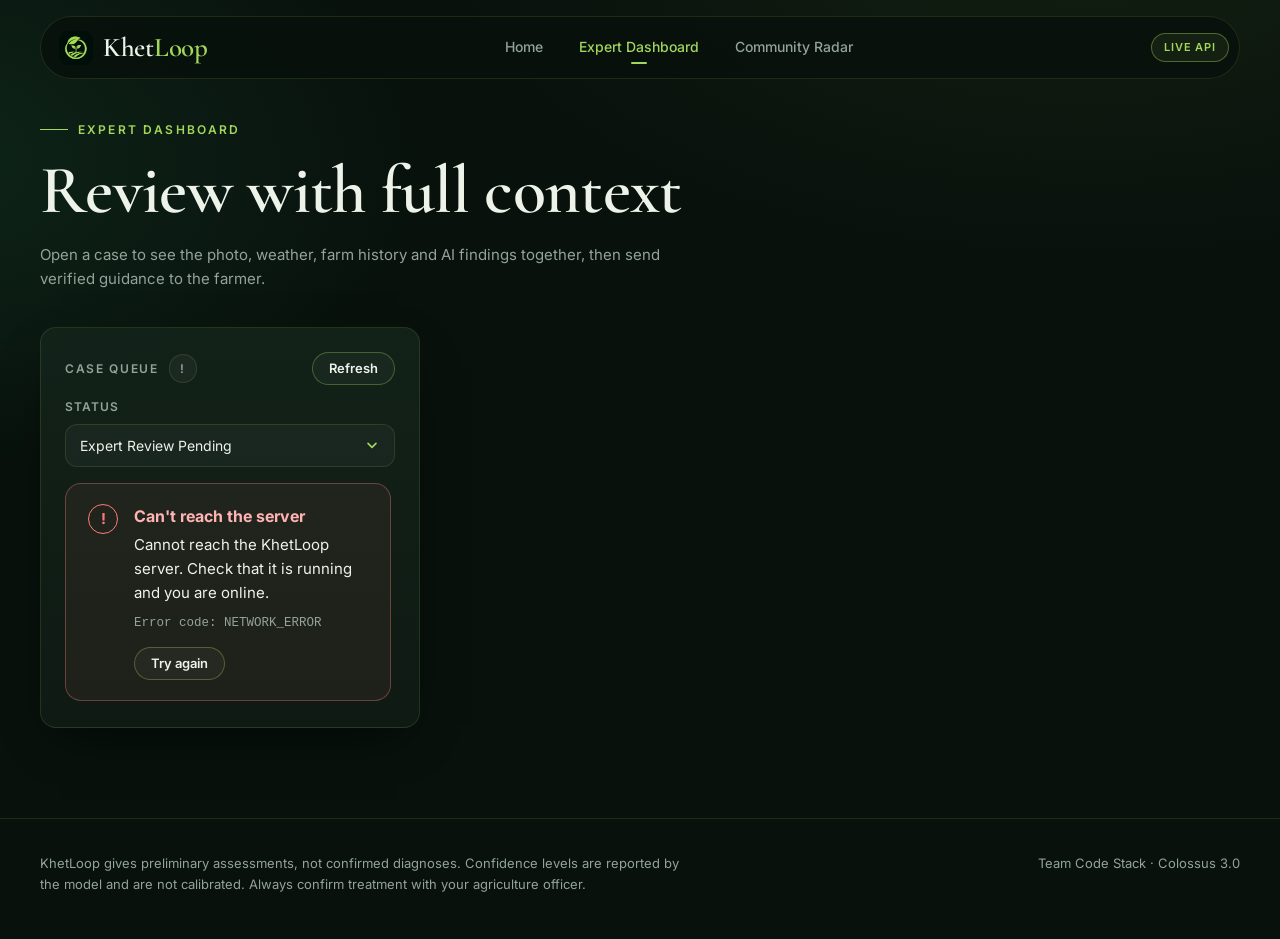
==== commit 1c6bbbf2: "fix(frontend): make dashboard case queue scrollable" ====
--- a/frontend/dashboard.html
+++ b/frontend/dashboard.html
@@ -15,9 +15,9 @@
 
   <style>
     .dash { display: grid; grid-template-columns: 380px minmax(0, 1fr); gap: 24px; align-items: start; }
-    .queue { position: sticky; top: calc(var(--nav-h) + 16px); display: grid; gap: 14px; max-height: calc(100vh - var(--nav-h) - 40px); }
+    .queue { position: sticky; top: calc(var(--nav-h) + 16px); display: flex; flex-direction: column; gap: 14px; max-height: calc(100vh - var(--nav-h) - 40px); }
     .queue-top { display: grid; gap: 12px; }
-    .queue-list { display: grid; gap: 10px; overflow-y: auto; padding: 2px 4px 2px 0; }
+   .queue-list { display: grid; align-content: start; gap: 10px; flex: 1 1 auto; min-height: 0; overflow-y: auto; overscroll-behavior: contain; padding: 2px 4px 2px 0; }
     .q-item { display: flex; gap: 12px; padding: 10px; border-radius: 14px; border: 1px solid var(--border); background: rgba(255, 255, 255, .03); cursor: pointer; transition: border-color .25s, background .25s, transform .25s var(--ease); outline: none; }
     .q-item:hover, .q-item:focus-visible { border-color: var(--border-strong); background: rgba(163, 214, 92, .06); transform: translateX(3px); }
     .q-item.on { border-color: var(--lime); background: rgba(163, 214, 92, .1); box-shadow: inset 0 0 0 1px var(--lime); }
--- a/frontend/css/styles.css
+++ b/frontend/css/styles.css
@@ -301,4 +301,42 @@
   .tl-step { opacity: 1; transform: none; }
   .tl-step::before { transform: scaleY(1); }
   .js .reveal { opacity: 1; transform: none; }
-}+}
+/* ---------- Custom dropdown (built by UI.enhanceSelect) ---------- */
+.dd { position: relative; width: 100%; }
+.dd-native { position: absolute; width: 1px; height: 1px; opacity: 0; pointer-events: none; overflow: hidden; clip: rect(0 0 0 0); }
+.dd-btn {
+  width: 100%; display: flex; align-items: center; justify-content: space-between; gap: 12px;
+  padding: 12px 14px; text-align: left; color: var(--text); font: 400 14px var(--font-ui);
+  background: rgba(255, 255, 255, .035); border: 1px solid var(--border); border-radius: 12px; outline: none; cursor: pointer;
+  transition: border-color .25s, box-shadow .25s, background .25s, transform .2s var(--ease);
+}
+.dd-btn:hover { border-color: var(--border-strong); background: rgba(163, 214, 92, .06); }
+.dd-btn:active { transform: scale(.985); }
+.dd-btn:focus-visible, .dd.open .dd-btn { border-color: var(--lime); box-shadow: 0 0 0 4px rgba(163, 214, 92, .12); background: rgba(255, 255, 255, .05); }
+.dd-val { flex: 1; min-width: 0; overflow: hidden; text-overflow: ellipsis; white-space: nowrap; }
+.dd-chev { flex: none; width: 16px; height: 16px; color: var(--lime); transition: transform .3s var(--ease); }
+.dd.open .dd-chev { transform: rotate(180deg); }
+
+.dd-menu {
+  position: fixed; z-index: 300; padding: 6px; overflow-y: auto; overscroll-behavior: contain;
+  background: rgba(12, 24, 17, .94); -webkit-backdrop-filter: blur(18px) saturate(140%); backdrop-filter: blur(18px) saturate(140%);
+  border: 1px solid var(--border-strong); border-radius: 16px;
+  box-shadow: 0 28px 60px -18px rgba(0, 0, 0, .9), 0 0 0 1px rgba(163, 214, 92, .05);
+  opacity: 0; transform: translateY(-8px) scale(.96); transform-origin: top center; pointer-events: none;
+  transition: opacity .2s ease, transform .25s var(--ease);
+}
+.dd-menu.up { transform-origin: bottom center; transform: translateY(8px) scale(.96); }
+.dd-menu.in { opacity: 1; transform: none; pointer-events: auto; }
+.dd-menu::-webkit-scrollbar { width: 6px; }
+.dd-opt {
+  width: 100%; display: flex; align-items: center; justify-content: space-between; gap: 10px;
+  padding: 10px 12px; border: 0; border-radius: 10px; background: transparent; color: var(--text);
+  font: 400 14px var(--font-ui); text-align: left; cursor: pointer;
+  transition: background .2s, color .2s, transform .2s var(--ease);
+}
+.dd-opt + .dd-opt { margin-top: 2px; }
+.dd-opt.is-active { background: rgba(163, 214, 92, .13); transform: translateX(3px); }
+.dd-opt.is-sel { color: var(--lime); font-weight: 600; }
+.dd-check { flex: none; width: 15px; height: 15px; opacity: 0; transform: scale(.6); transition: opacity .2s, transform .25s var(--ease); }
+.dd-opt.is-sel .dd-check { opacity: 1; transform: none; }
